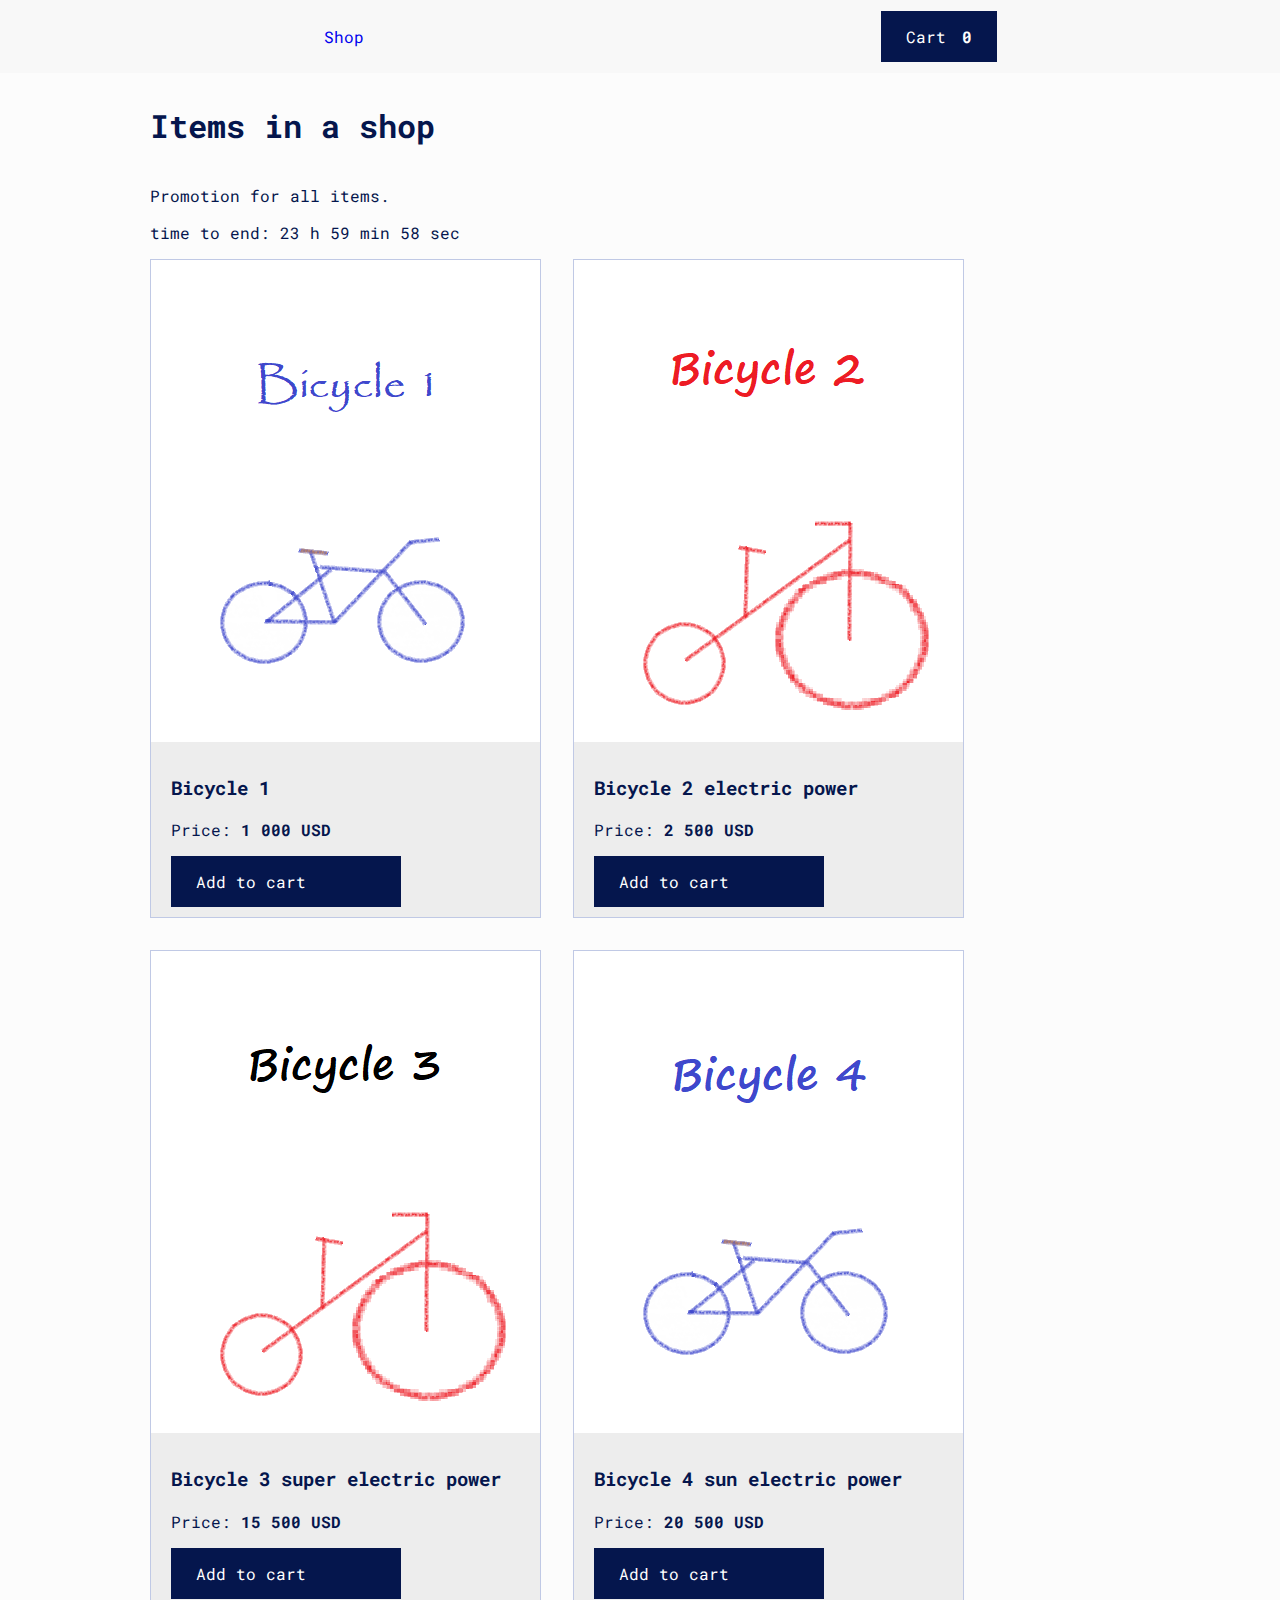
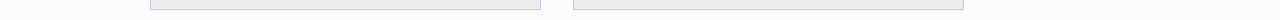
==== index.html @ 2d9327d9 "bicycle s-shop" ====
<!DOCTYPE html>
<html lang="en">

<head>
    <meta charset="UTF-8">
    <meta name="viewport" content="width=device-width, initial-scale=1.0">
    <link rel="stylesheet" href="./src/css/style.css">
    <title>Shop in Javascript</title>
</head>

<body>
    <nav class="navigation">
        <ul class="navigation-list">
            <li class="navigation-item">
                <a href="index.html">Shop</a>
            </li>
        </ul>
        <div class="cart">
            <a href="/cart.html" class="btn">Cart<span class="counter">0</span></a>
        </div>
    </nav>
    <div class="container">
        <h1>Items in a shop</h1>

        <div class="promotion">
            <p>Promotion for all items.</p>
            <p>time to end: <span id="promotion-counter">0h 45min 02s</span></p>
        </div>

        <section class="item-list">
            <div class="box">
                <img src="src/img/bicycle1.png" alt="item 1">
                <div class="box-body">
                    <p class="box-title">Bicycle 1</p>
                    <p>Price: <b>1 000 USD</b></p>
                    <button class="btn btn-cart" data-title="Bicycle 1" data-price="1000" data-id="1">Add to
                        cart</button>
                </div>
            </div>
            <div class="box">
                <img src="src/img/bicycle2.png" alt="item 2">
                <div class="box-body">
                    <p class="box-title">Bicycle 2 electric power</p>
                    <p>Price: <b>2 500 USD</b></p>
                    <button class="btn btn-cart" data-title="Bicycle 2" data-price="2500" data-id="2">Add to
                        cart</button>
                </div>
            </div>
            <div class="box">
                <img src="src/img/bicycle3.png" alt="item 3">
                <div class="box-body">
                    <p class="box-title">Bicycle 3 super electric power</p>
                    <p>Price: <b>15 500 USD</b></p>
                    <button class="btn btn-cart" data-title="Bicycle 3" data-price="15500" data-id="3">Add to
                        cart</button>
                </div>
            </div>
            <div class="box">
                <img src="src/img/bicycle4.png" alt="item 4">
                <div class="box-body">
                    <p class="box-title">Bicycle 4 sun electric power</p>
                    <p>Price: <b>20 500 USD</b></p>
                    <button class="btn btn-cart" data-title="Bicycle 4" data-price="20500" data-id="4">Add to
                        cart</button>
                </div>
            </div>
        </section>
    </div>


    <!-- <script src="./src/js/app.js"></script> -->
    <script src="./src/js/home.js"></script>
    <script src="./src/js/counter.js"></script>
</body>

</html>
---- src/css/style.css ----
@import url('https://fonts.googleapis.com/css2?family=Open+Sans:ital,wght@0,400;0,600;0,800;1,400&family=Poppins:ital,wght@0,400;0,600;0,800;1,400&family=Roboto+Mono:ital,wght@0,400;0,600;0,700;1,400&display=swap');


body {
    font-family: 'Roboto Mono', monospace;
    font-size: 1rem;
    color: #05164d;
    background-color: #fcfcfc;
    margin: 0;
    padding: 0;
}

button {
    all: unset;
}

.hidden {
    display: none;
}

.marked {
    background-color: #ffad00;
}

.delete {
    width: 100%;
    color: #909dc7;
    background: none;
    border: none;
    cursor: pointer;
    font-size: 1.2rem;
}

.delete:hover {
    color: #05164d;
}

.card-table {
    width: 100%;
    border-spacing: 0;
    background-color: #fff;
}

.card-table th {
    background-color: #ededed;
}

.card-table th,
.card-table td {
    border: 1px solid #e5e5e5;
    padding: 10px;
}

.card-table td input {
    width: 30px;
    padding: 1rem;
    text-align: center;
    border: none;
}

.discount {
    /* width: fit-content; */
    max-width: 20%;
    border: 1px solid #05164d;
    background-color: #05164d;
    color: #e5e5e5;
    padding: 15px 45px 15px 10px;
}

.box {
    background: #ededed;
    border: 1px solid #c0c9e5;
}

.box-body {
    padding: 10px 20px;
}

.box-title {
    font-size: 1.2rem;
    font-weight: 800;
}

.btn {
    min-width: 180px;
    background: #05164d;
    color: #ffffff;
    padding: 15px 25px;
    border: 0;
    cursor: pointer;
    text-decoration: none;
    transition: all 0.2s linear;
}

.btn:hover {
    background: #092376;
}

.btn-order {
    max-width: 24%;
    font-size: 1.02rem;
    text-align: center;
    padding: 20px 10px;
    margin-top: 1rem;
}

.btn-order:hover {
    cursor: pointer;
    background: #af0000;
}

.in-cart {
    background: #805b0ae5;
}

.in-cart:hover {
    background: #a77812e5;
}

.item-list {
    display: flex;
    flex-wrap: wrap;
    gap: 2rem;
}

.navigation {
    background: #f8f8f8;
    display: flex;
    justify-content: space-around;
    align-items: center;
    padding: 10px 25px;
}

.navigation-list {
    list-style: none;
}

.navigation-list a {
    text-decoration: none;
}

.counter {
    margin-left: 1rem;
    font-weight: bold;
}

.container {
    padding: 10px 20px;
    margin: 0 auto;
    max-width: 980px;
    display: flex;
    flex-direction: column;
}

.form-item input {
    height: 30px;
    padding: 0 10px;
}

.card {
    background: #fbfbfb;
    border: 1px solid #d1d1d2;
    padding: 20px 20px;
    margin-bottom: 1rem;

}

.form-item {
    margin-bottom: 10px;
    display: flex;
    justify-content: space-between;
}

.payment {
    align-items: center;
    justify-content: space-between;
}

#errors {
    color: #af0000;
    list-style: none;
    padding: 0px;
}

@media(min-width: 700px) {
    .summary {
        display: flex;
        gap: 20px;
    }

    .card {
        width: 100%;
    }
}

.loading {
    position: fixed;
    top: 0;
    right: 0;
    bottom: 0;
    left: 0;
    display: none;
    justify-content: center;
    align-items: center;
    font-size: 2rem;
    font-weight: 900;
    background: rgba(255, 255, 255, 0.8);
}
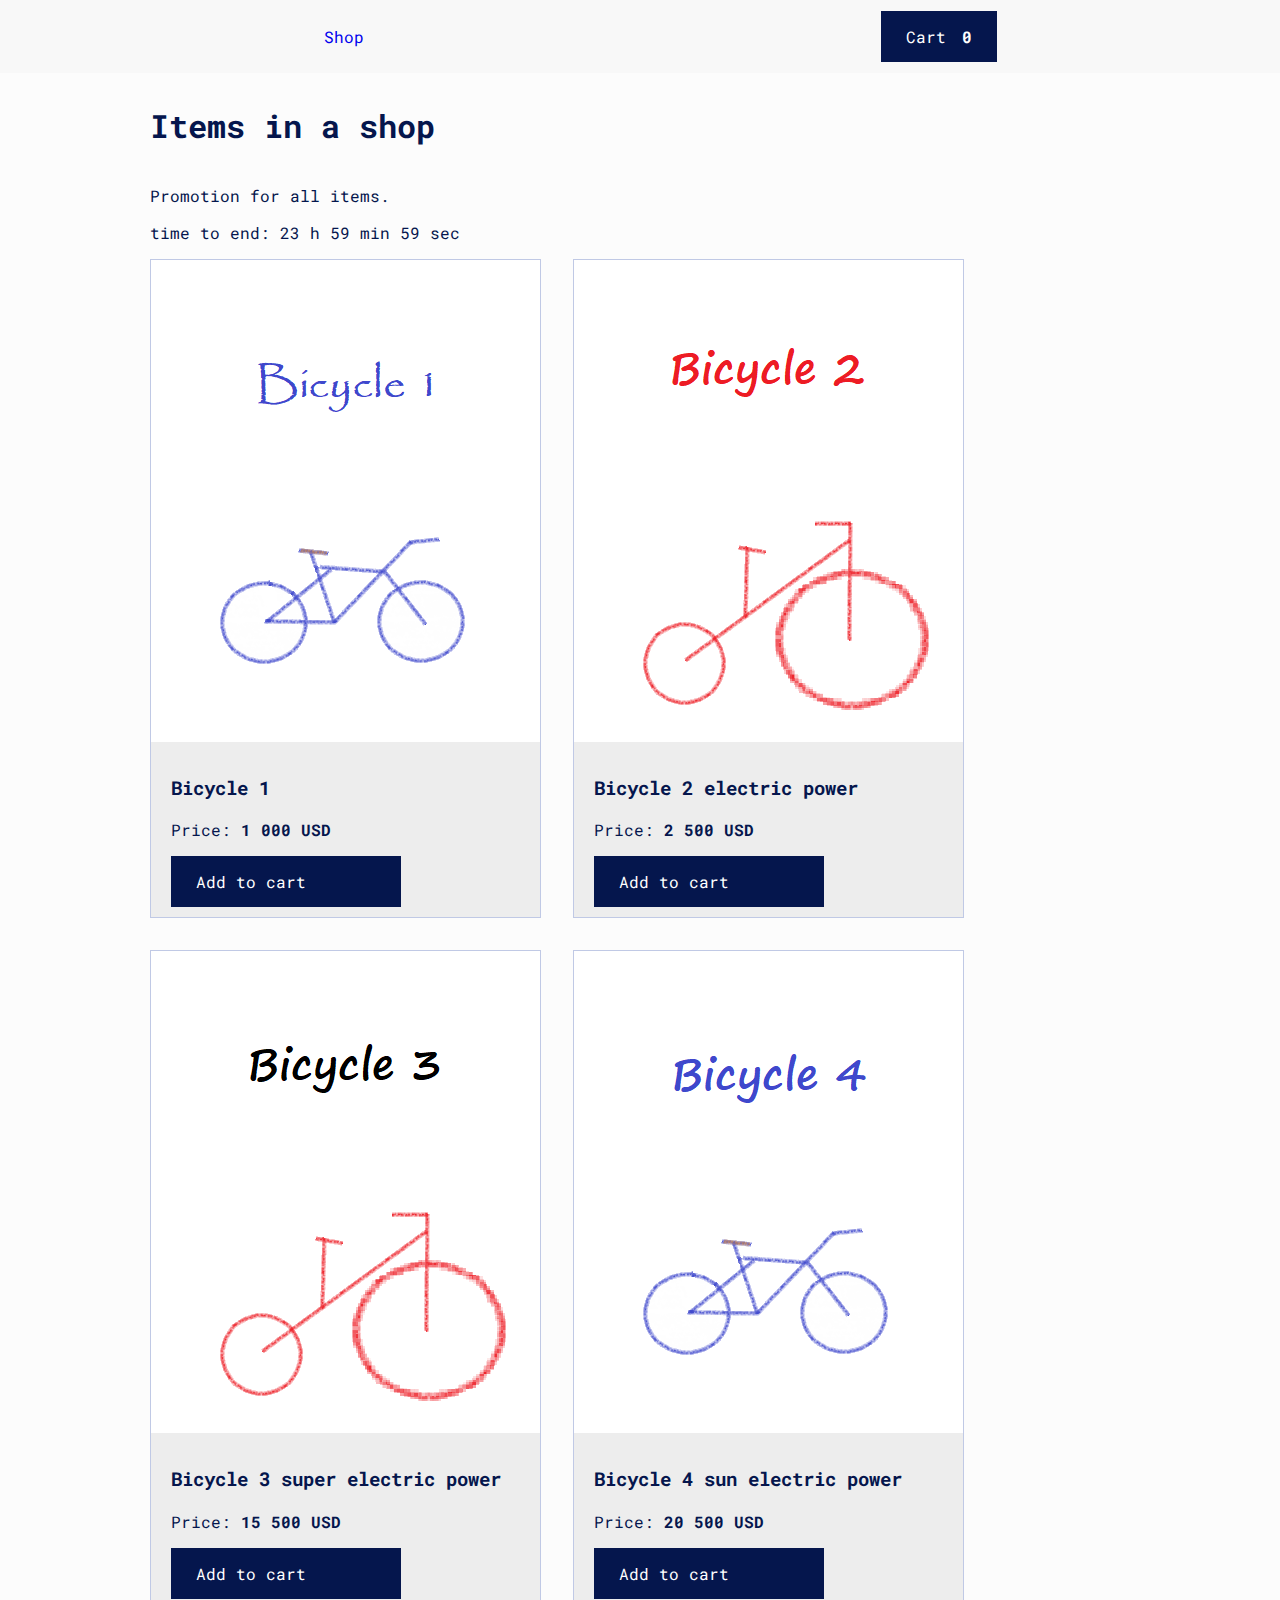
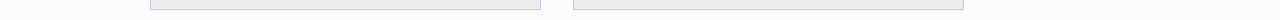
==== commit 48ae1470: "bicycle e-shop" ====
--- a/index.html
+++ b/index.html
@@ -68,7 +68,7 @@
     </div>
 
 
-    <!-- <script src="./src/js/app.js"></script> -->
+    <script src="./src/js/app.js"></script>
     <script src="./src/js/home.js"></script>
     <script src="./src/js/counter.js"></script>
 </body>
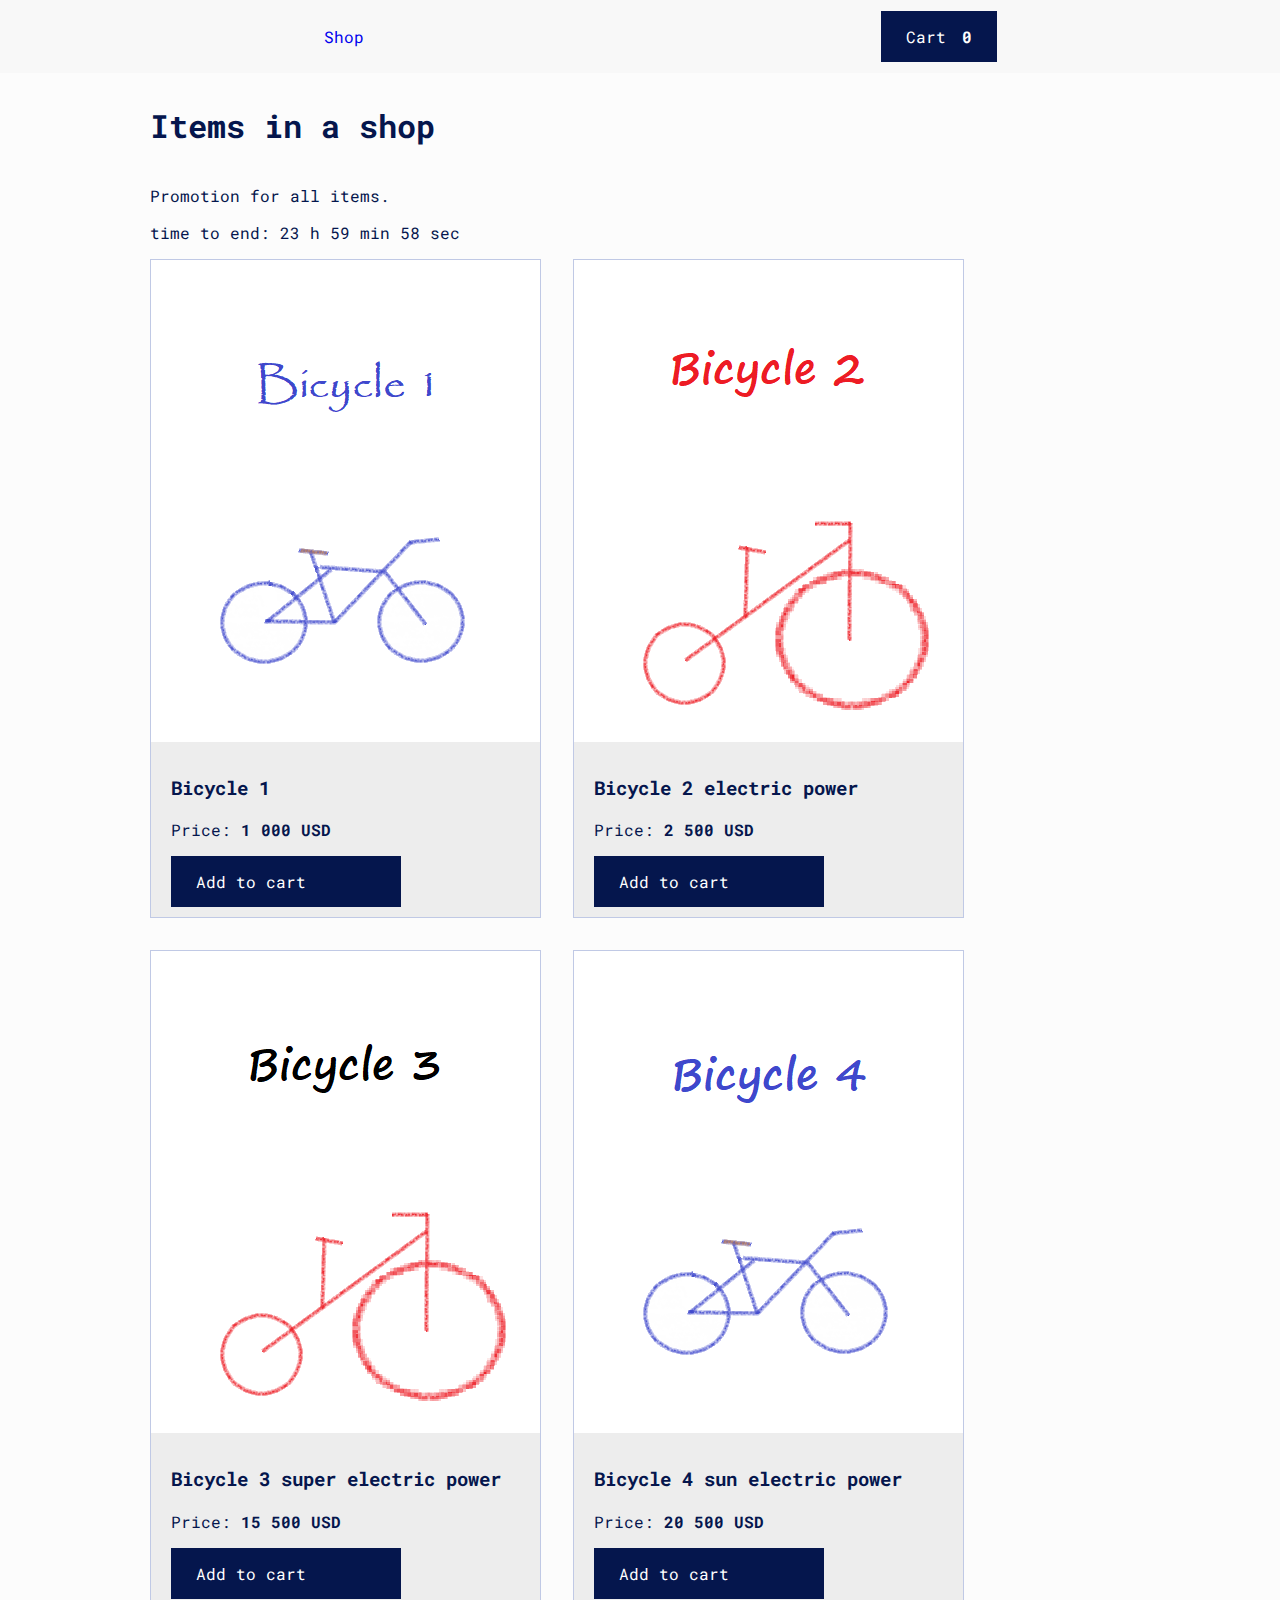
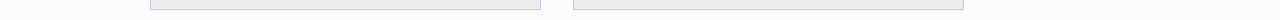
==== commit 23bcc120: "bicycle e-shop" ====
--- a/index.html
+++ b/index.html
@@ -16,7 +16,7 @@
             </li>
         </ul>
         <div class="cart">
-            <a href="/cart.html" class="btn">Cart<span class="counter">0</span></a>
+            <a href="cart.html" class="btn">Cart<span class="counter">0</span></a>
         </div>
     </nav>
     <div class="container">
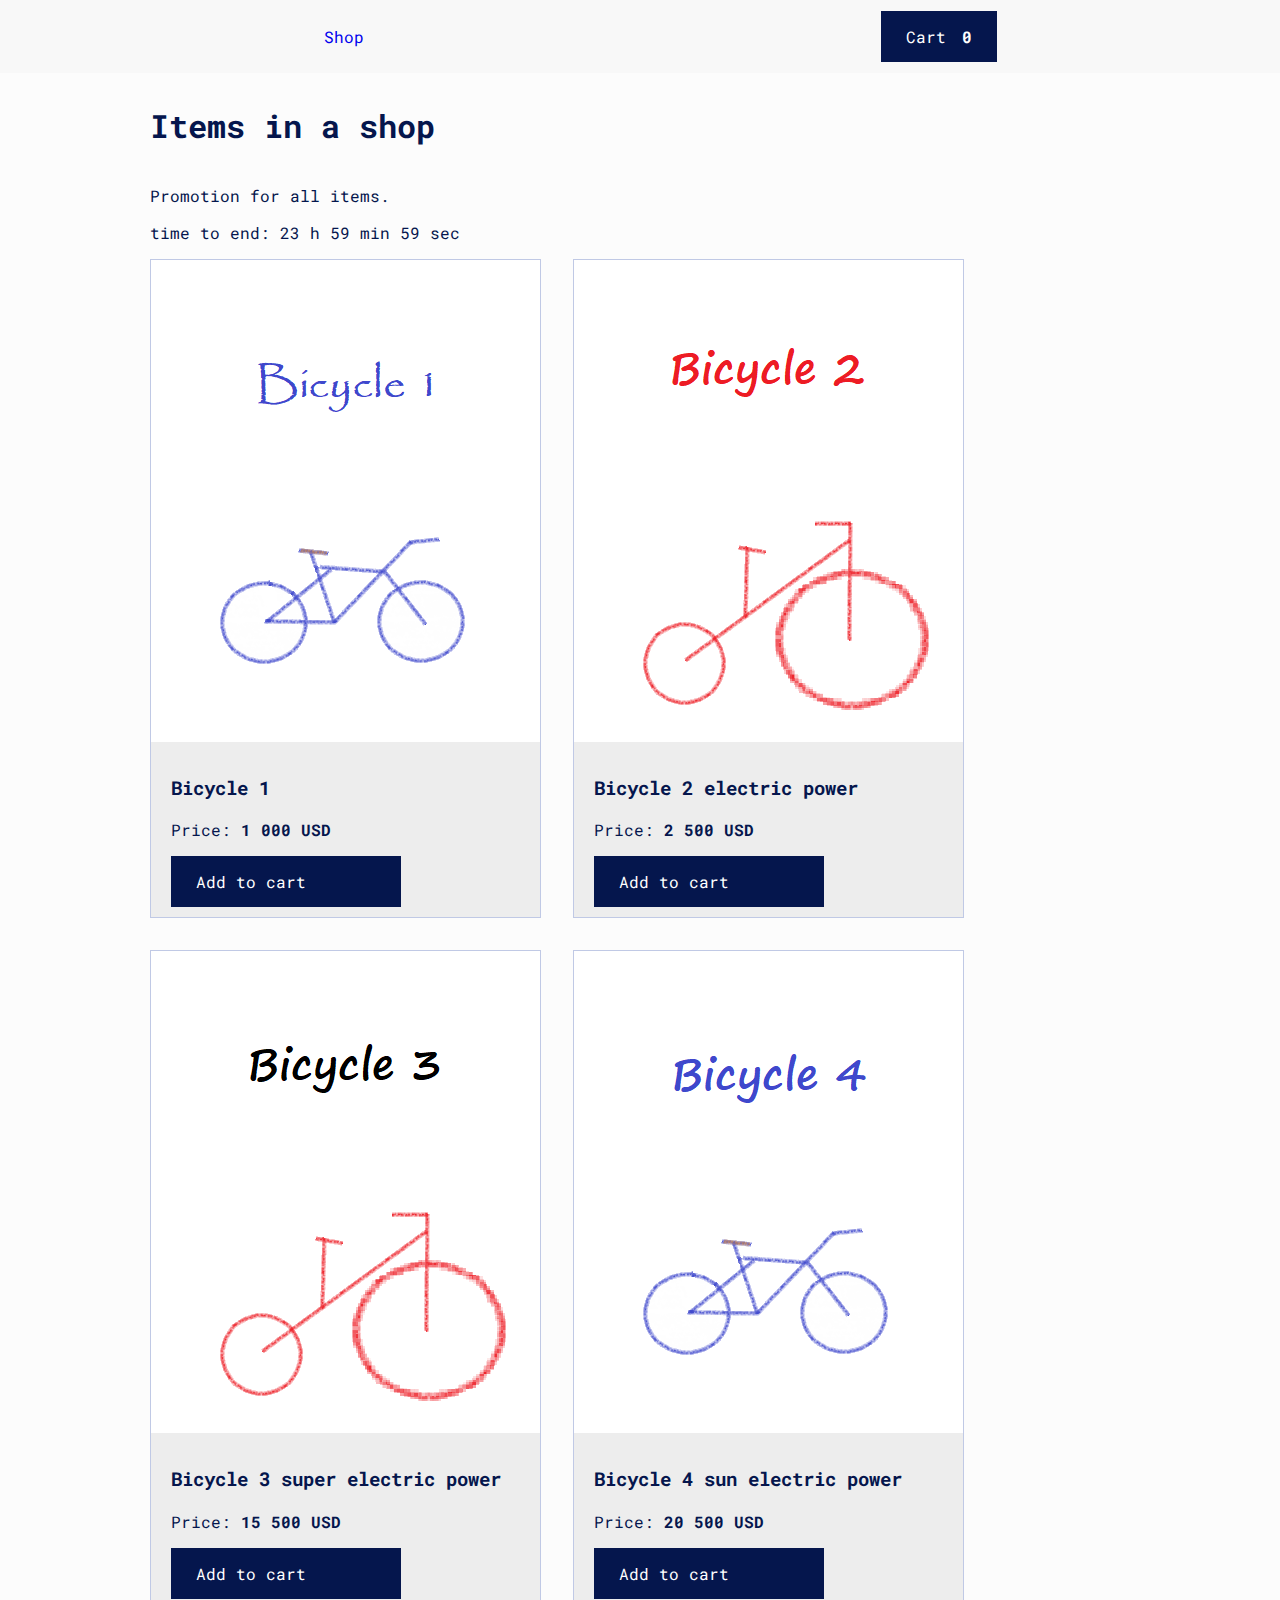
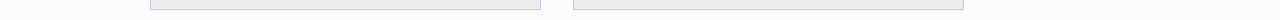
==== commit dd3f5ae2: "bicycle e-shop" ====
--- a/index.html
+++ b/index.html
@@ -68,7 +68,7 @@
     </div>
 
 
-    <script src="./src/js/app.js"></script>
+    <script src="./src/js/app.js" type="module"></script>
     <script src="./src/js/home.js"></script>
     <script src="./src/js/counter.js"></script>
 </body>
